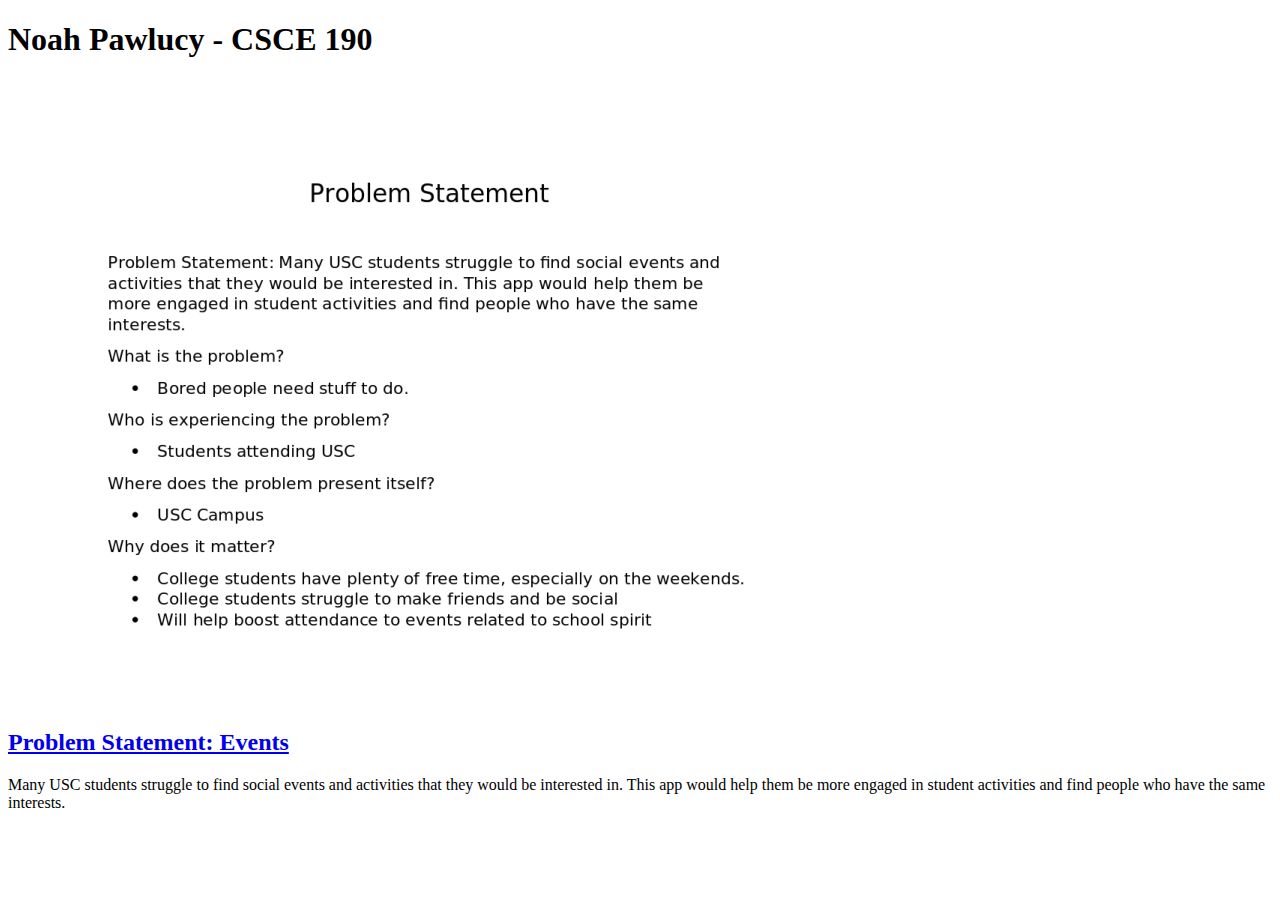
==== index.html @ bf57797a "Add files via upload" ====
<!DOCTYPE html>
<html>
    <head>
        <title>CSCE 190: Noah Pawlucy</title>
    </head>
    <body>
        <h1>Noah Pawlucy - CSCE 190</h1>
        <section class="assignment">
            <a href="files/ProblemStatement.pdf"><img src="images/ProblemStatement.png"></a>
            <section class="assign-details">
                <a href="files/ProblemStatement.pdf"><h2>Problem Statement: Events</h2></a>
                <p>Many USC students struggle to find social events and activities that they would be interested in. This app would help them be more engaged in student activities and find people who have the same interests.</p>
            </section>
        </section>
    </body>
</html>
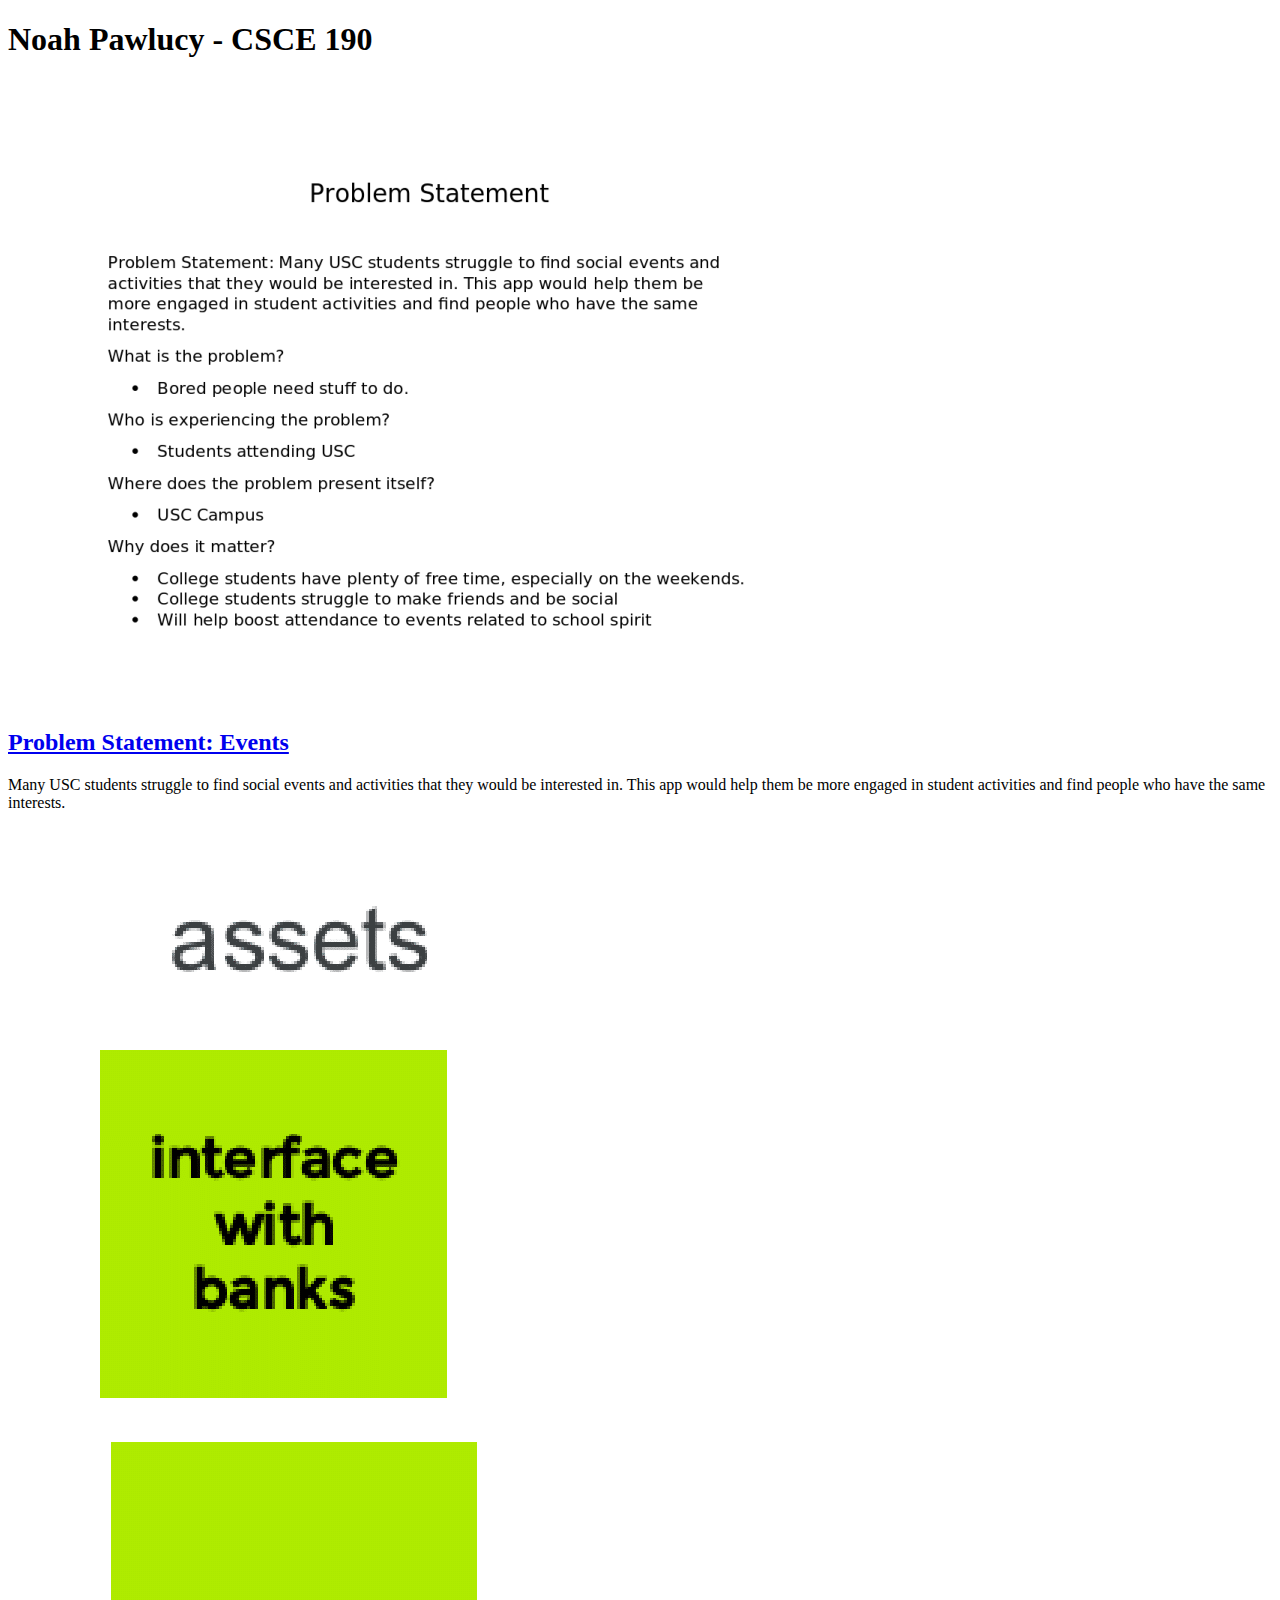
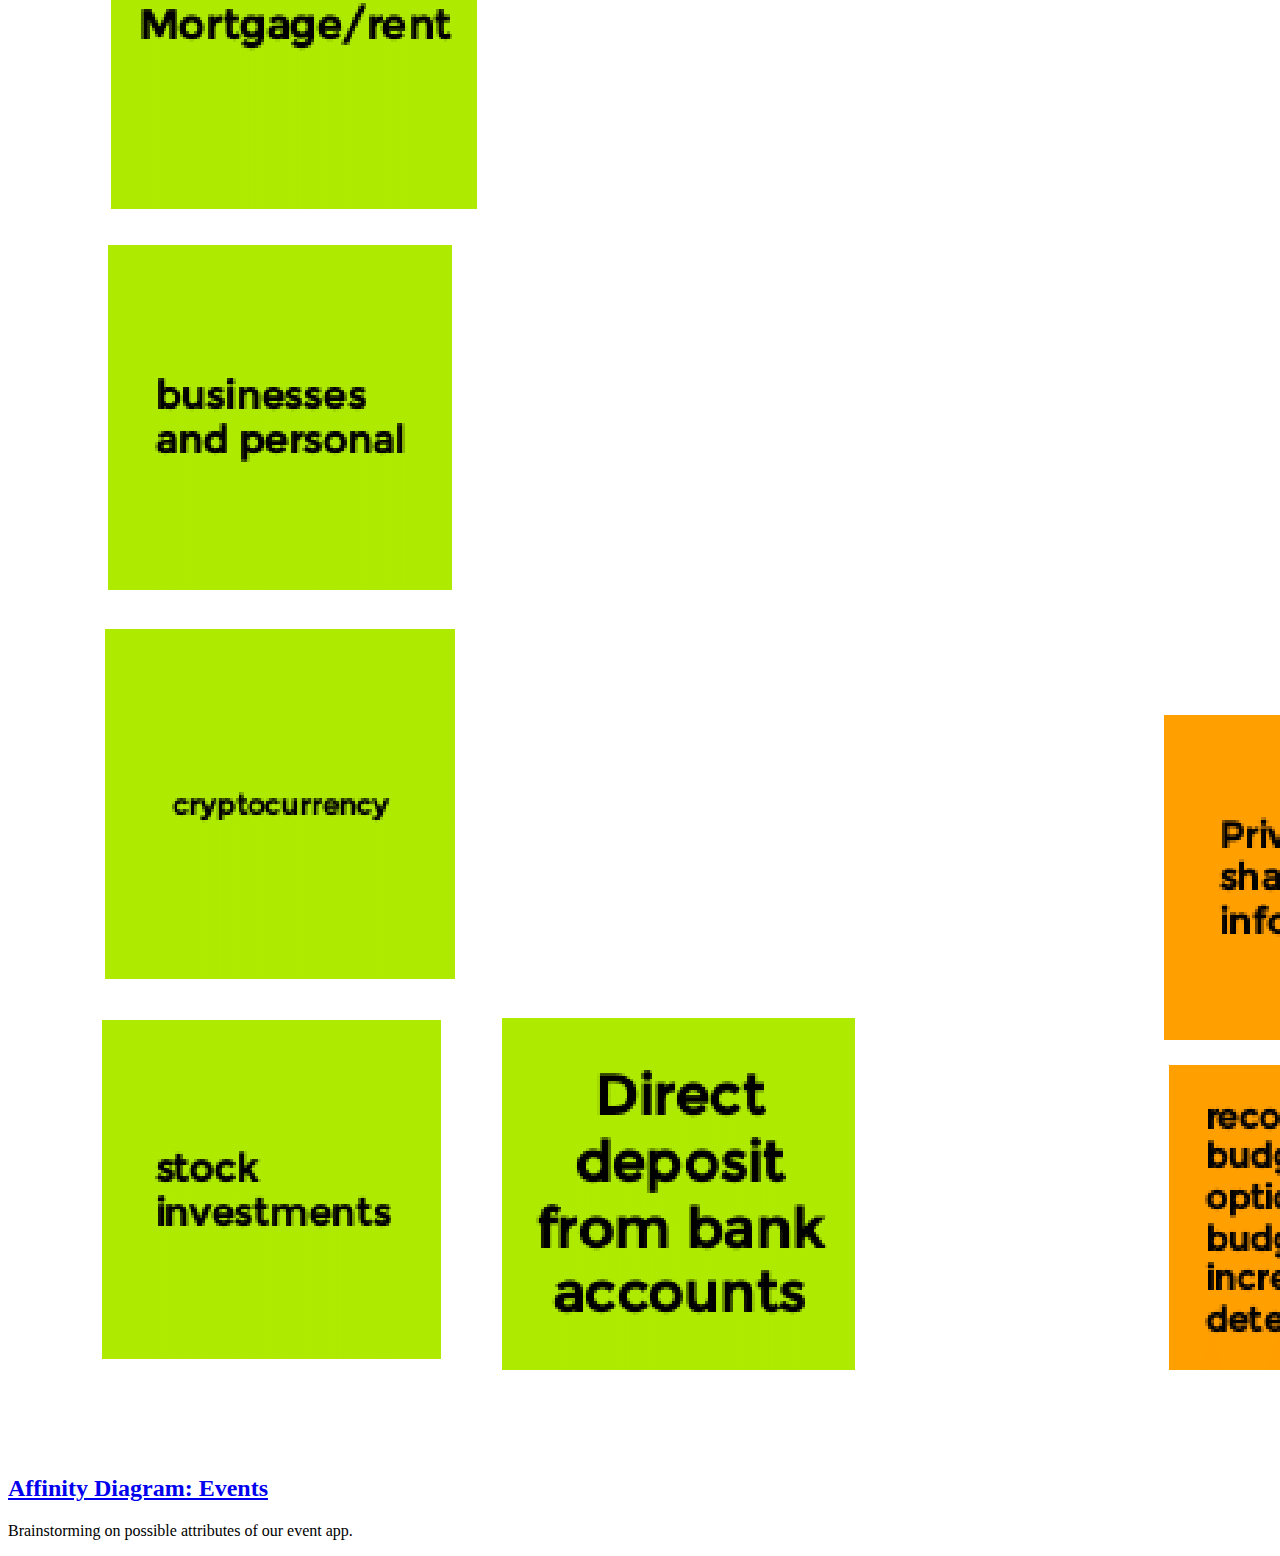
==== commit 7a7ce1e1: "Add files via upload" ====
--- a/index.html
+++ b/index.html
@@ -3,14 +3,25 @@
     <head>
         <title>CSCE 190: Noah Pawlucy</title>
     </head>
-    <body>
-        <h1>Noah Pawlucy - CSCE 190</h1>
-        <section class="assignment">
-            <a href="files/ProblemStatement.pdf"><img src="images/ProblemStatement.png"></a>
-            <section class="assign-details">
-                <a href="files/ProblemStatement.pdf"><h2>Problem Statement: Events</h2></a>
-                <p>Many USC students struggle to find social events and activities that they would be interested in. This app would help them be more engaged in student activities and find people who have the same interests.</p>
-            </section>
-        </section>
+    <body>
+        <h1>Noah Pawlucy - CSCE 190</h1>
+
+        <!--Problem Statement Assignment-->
+        <section class="assignment">
+            <a href="files/ProblemStatement.pdf"><img src="images/ProblemStatement.png"></a>
+            <section class="assign-details">
+                <a href="files/ProblemStatement.pdf"><h2>Problem Statement: Events</h2></a>
+                <p>Many USC students struggle to find social events and activities that they would be interested in. This app would help them be more engaged in student activities and find people who have the same interests.</p>
+            </section>
+        </section>
+
+        <!--Affinity Diagram Assignment-->
+        <section class="assignment">
+            <a href="files/AffinityDiagram.pdf"><img src="images/AffinityDiagram.png"></a>
+            <section class="assign-details">
+                <a href="files/AffinityDiagram.pdf"><h2>Affinity Diagram: Events</h2></a>
+                <p>Brainstorming on possible attributes of our event app.</p>
+            </section>
+        </section>
     </body>
 </html>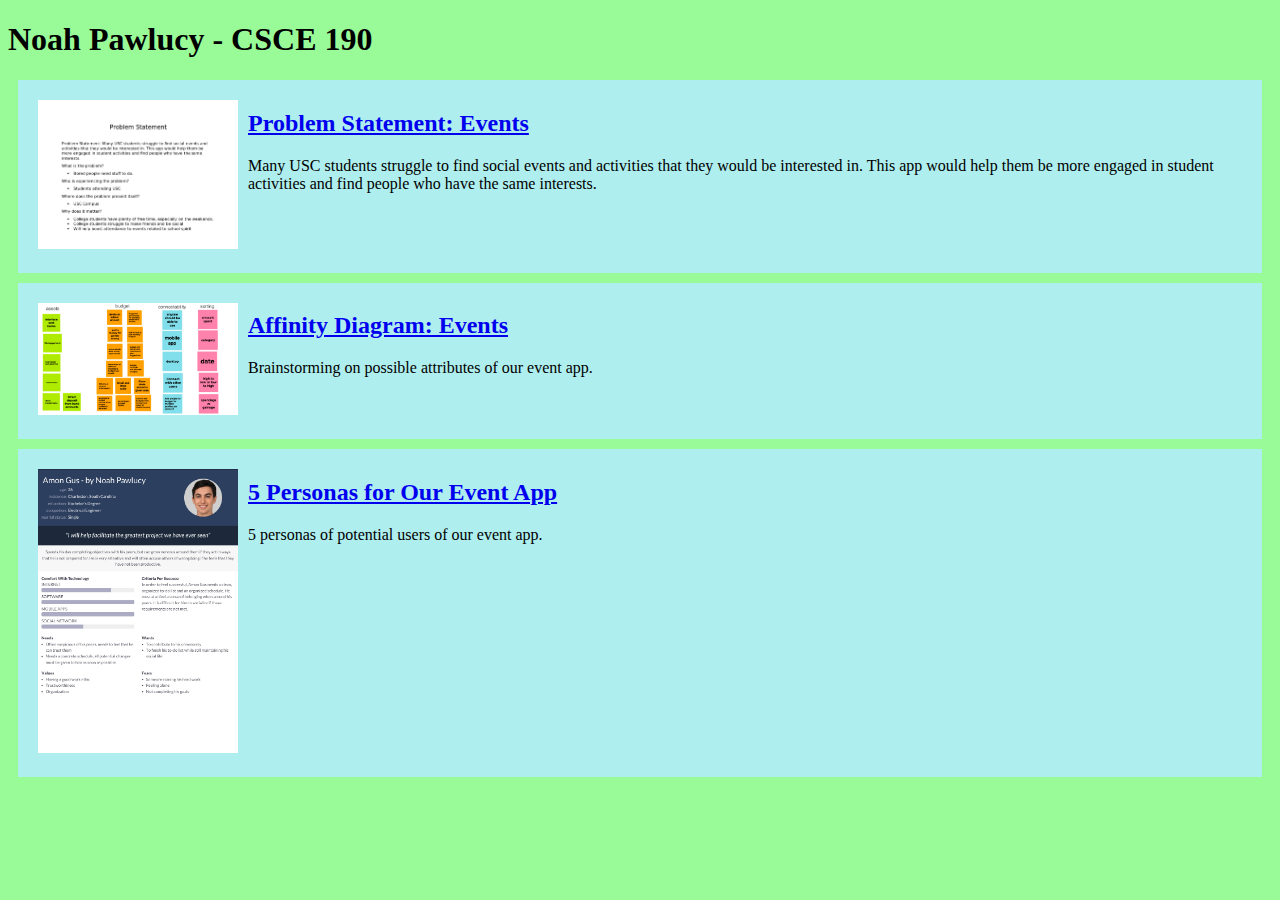
==== commit c50c6857: "Add files via upload" ====
--- a/index.html
+++ b/index.html
@@ -1,8 +1,9 @@
-<!DOCTYPE html>
-<html>
-    <head>
-        <title>CSCE 190: Noah Pawlucy</title>
-    </head>
+<!DOCTYPE html>
+<html>
+    <head>
+        <title>CSCE 190: Noah Pawlucy</title>
+        <link rel="stylesheet" href="styles.css">
+    </head>
     <body>
         <h1>Noah Pawlucy - CSCE 190</h1>
 
@@ -17,11 +18,20 @@
 
         <!--Affinity Diagram Assignment-->
         <section class="assignment">
-            <a href="files/AffinityDiagram.pdf"><img src="images/AffinityDiagram.png"></a>
+            <a href="files/AffinityDiagram.pdf"><img class="bigimg" src="images/AffinityDiagram.png"></a>
             <section class="assign-details">
                 <a href="files/AffinityDiagram.pdf"><h2>Affinity Diagram: Events</h2></a>
                 <p>Brainstorming on possible attributes of our event app.</p>
             </section>
         </section>
-    </body>
-</html>+
+        <!--Persona Assignment-->
+        <section class="assignment">
+            <a href="files/AllPersonas.pdf"><img src="images/persona.png"></a>
+            <section class="assign-details">
+                <a href="files/AllPersonas.pdf"><h2>5 Personas for Our Event App</h2></a>
+                <p>5 personas of potential users of our event app.</p>
+            </section>
+        </section>
+    </body>
+</html>
--- a/styles.css
+++ b/styles.css
@@ -0,0 +1,15 @@
+body {
+    background:palegreen;
+}
+
+.assignment {
+    display:flex;
+    padding:10px;
+    margin:10px;
+    background:paleturquoise;
+}
+
+.assignment img {
+    width:200px;
+    padding:10px;
+}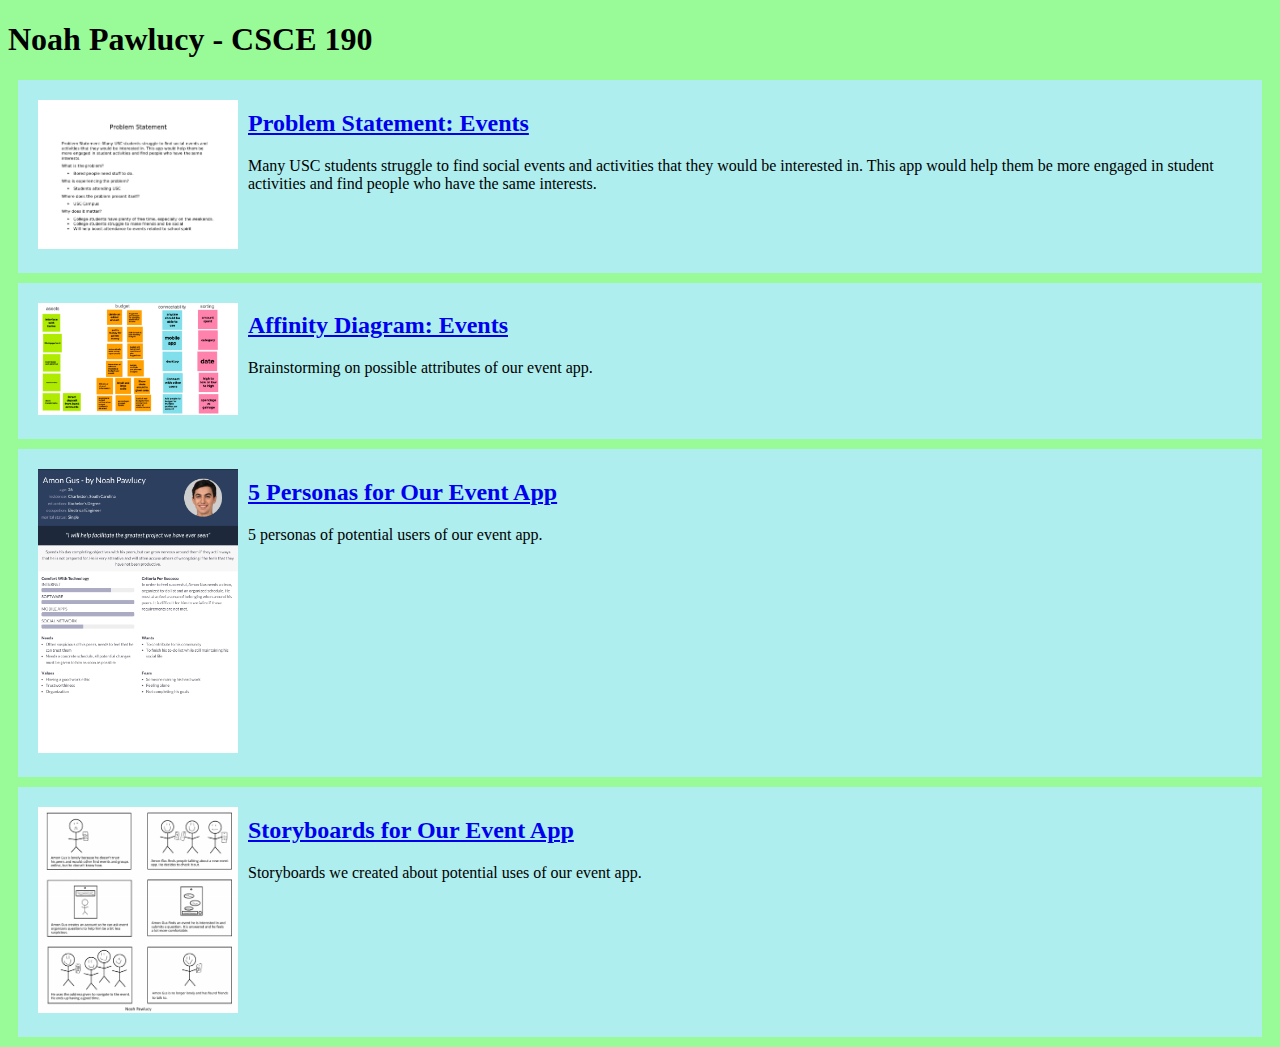
==== commit b4d8b0db: "Add files via upload" ====
--- a/index.html
+++ b/index.html
@@ -18,7 +18,7 @@
 
         <!--Affinity Diagram Assignment-->
         <section class="assignment">
-            <a href="files/AffinityDiagram.pdf"><img class="bigimg" src="images/AffinityDiagram.png"></a>
+            <a href="files/AffinityDiagram.pdf"><img src="images/AffinityDiagram.png"></a>
             <section class="assign-details">
                 <a href="files/AffinityDiagram.pdf"><h2>Affinity Diagram: Events</h2></a>
                 <p>Brainstorming on possible attributes of our event app.</p>
@@ -33,5 +33,14 @@
                 <p>5 personas of potential users of our event app.</p>
             </section>
         </section>
+
+        <!--Storyboard Assignment-->
+        <section class="assignment">
+            <a href="files/AllStoryboards.pdf"><img src="images/Storyboard.png"></a>
+            <section class="assign-details">
+                <a href="files/AllStoryboards.pdf"><h2>Storyboards for Our Event App</h2></a>
+                <p>Storyboards we created about potential uses of our event app.</p>
+            </section>
+        </section>
     </body>
 </html>
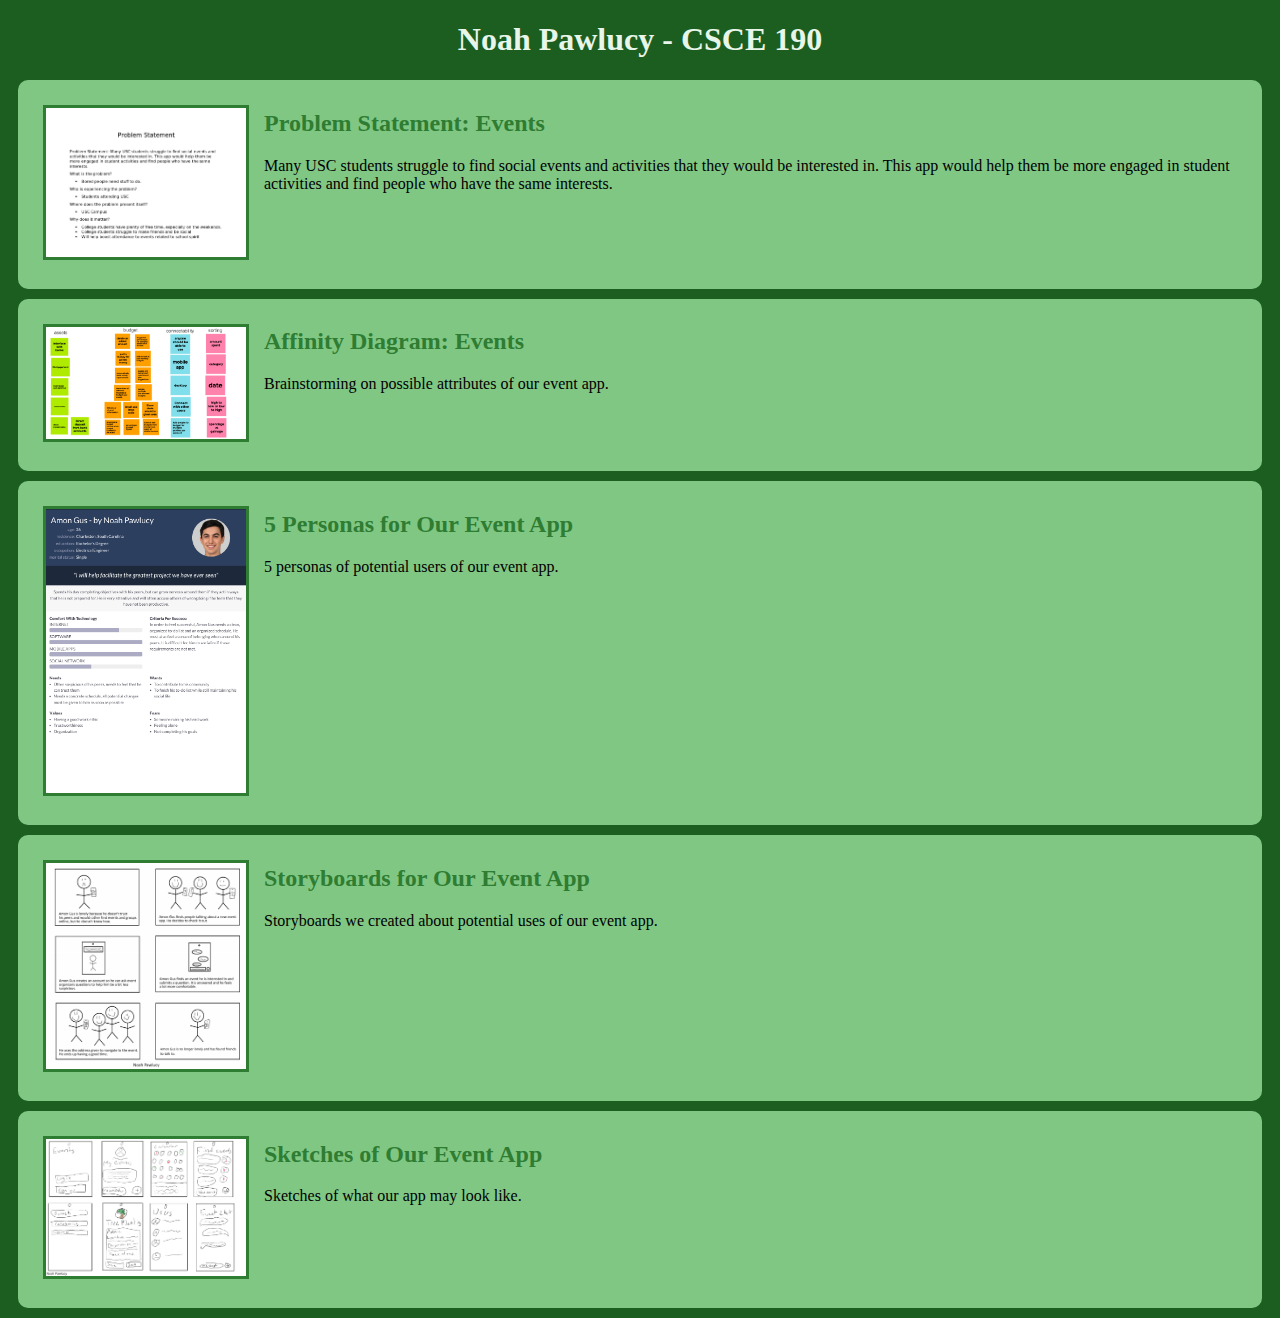
==== commit c0326c95: "Add files via upload" ====
--- a/index.html
+++ b/index.html
@@ -42,5 +42,14 @@
                 <p>Storyboards we created about potential uses of our event app.</p>
             </section>
         </section>
+
+        <!--Sketch Assignment-->
+        <section class="assignment">
+            <a href="files/Sketches.pdf"><img src="images/AppSketch.png"></a>
+            <section class="assign-details">
+                <a href="files/Sketches.pdf"><h2>Sketches of Our Event App</h2></a>
+                <p>Sketches of what our app may look like.</p>
+            </section>
+        </section>
     </body>
 </html>
--- a/styles.css
+++ b/styles.css
@@ -1,15 +1,35 @@
 body {
-    background:palegreen;
+    background:#1B5E20;
 }
 
 .assignment {
     display:flex;
     padding:10px;
     margin:10px;
-    background:paleturquoise;
+    background: #81C784;
+    border-radius:10px;
 }
 
 .assignment img {
     width:200px;
-    padding:10px;
+    margin:15px;
+    border:3px solid #2E7D32;
+}
+
+.assignment img:hover {
+    border:3px solid #43A047;
+}
+
+a {
+    text-decoration: none;
+    color: #2E7D32;
+}
+
+a:hover {
+    color: #43A047;
+}
+
+h1 {
+    color: #E8F5E9;
+    text-align: center;
 }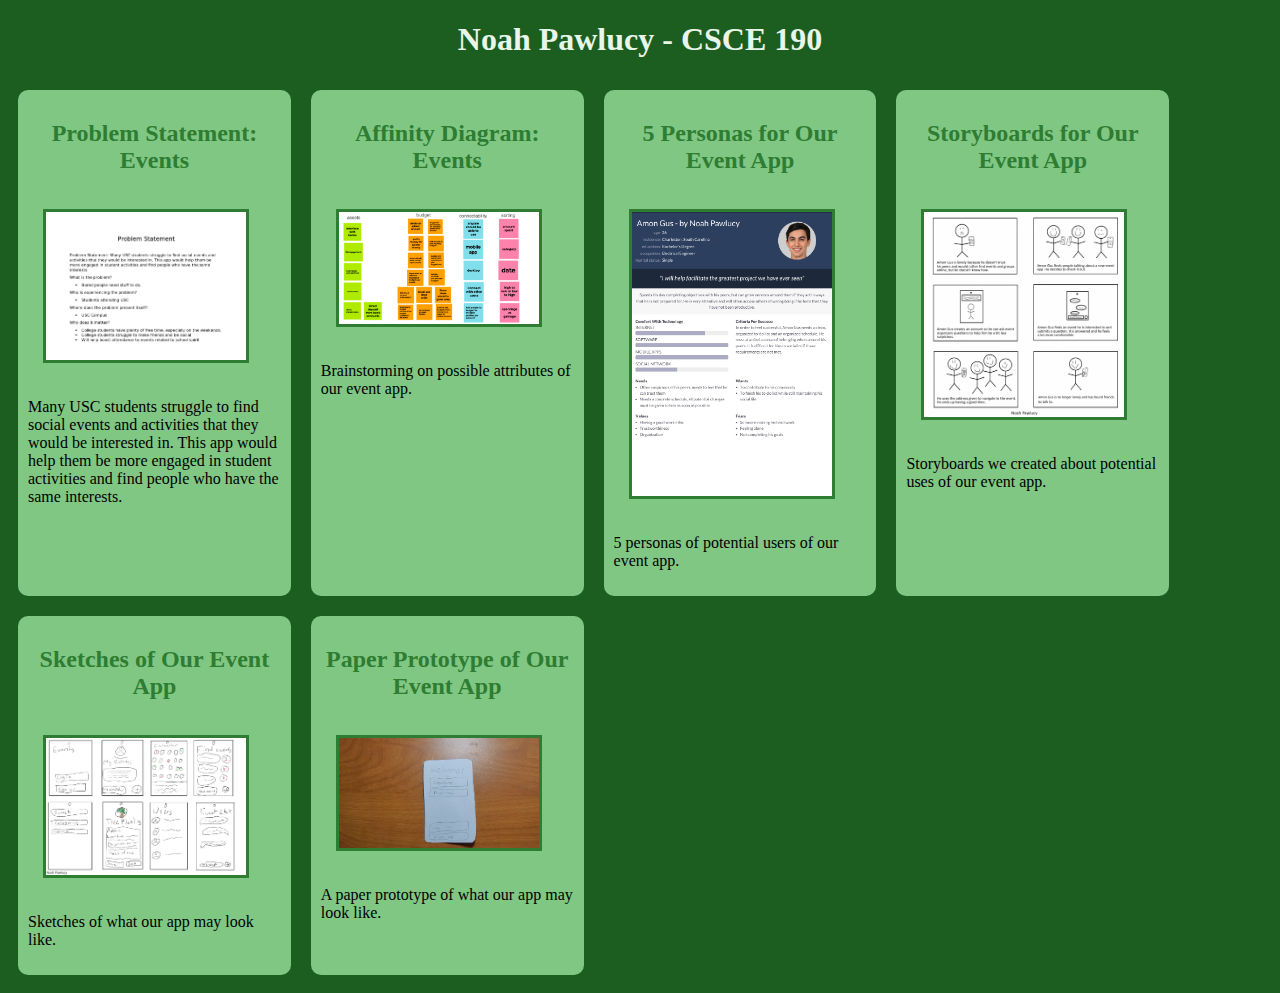
==== commit 2a8f0ce3: "Add files via upload" ====
--- a/index.html
+++ b/index.html
@@ -7,49 +7,48 @@
     <body>
         <h1>Noah Pawlucy - CSCE 190</h1>
 
-        <!--Problem Statement Assignment-->
-        <section class="assignment">
-            <a href="files/ProblemStatement.pdf"><img src="images/ProblemStatement.png"></a>
-            <section class="assign-details">
+        <div class="assignments">
+            <!--Problem Statement Assignment-->
+            <section class="assignment">
                 <a href="files/ProblemStatement.pdf"><h2>Problem Statement: Events</h2></a>
+                <a href="files/ProblemStatement.pdf"><img src="images/ProblemStatement.png"></a>
                 <p>Many USC students struggle to find social events and activities that they would be interested in. This app would help them be more engaged in student activities and find people who have the same interests.</p>
             </section>
-        </section>
 
-        <!--Affinity Diagram Assignment-->
-        <section class="assignment">
-            <a href="files/AffinityDiagram.pdf"><img src="images/AffinityDiagram.png"></a>
-            <section class="assign-details">
+            <!--Affinity Diagram Assignment-->
+            <section class="assignment">
                 <a href="files/AffinityDiagram.pdf"><h2>Affinity Diagram: Events</h2></a>
+                <a href="files/AffinityDiagram.pdf"><img src="images/AffinityDiagram.png"></a>
                 <p>Brainstorming on possible attributes of our event app.</p>
             </section>
-        </section>
 
-        <!--Persona Assignment-->
-        <section class="assignment">
-            <a href="files/AllPersonas.pdf"><img src="images/persona.png"></a>
-            <section class="assign-details">
+            <!--Persona Assignment-->
+            <section class="assignment">
                 <a href="files/AllPersonas.pdf"><h2>5 Personas for Our Event App</h2></a>
+                <a href="files/AllPersonas.pdf"><img src="images/persona.png"></a>
                 <p>5 personas of potential users of our event app.</p>
             </section>
-        </section>
 
-        <!--Storyboard Assignment-->
-        <section class="assignment">
-            <a href="files/AllStoryboards.pdf"><img src="images/Storyboard.png"></a>
-            <section class="assign-details">
+            <!--Storyboard Assignment-->
+            <section class="assignment">
                 <a href="files/AllStoryboards.pdf"><h2>Storyboards for Our Event App</h2></a>
+                <a href="files/AllStoryboards.pdf"><img src="images/Storyboard.png"></a>
                 <p>Storyboards we created about potential uses of our event app.</p>
             </section>
-        </section>
 
-        <!--Sketch Assignment-->
-        <section class="assignment">
-            <a href="files/Sketches.pdf"><img src="images/AppSketch.png"></a>
-            <section class="assign-details">
+            <!--Sketch Assignment-->
+            <section class="assignment">
                 <a href="files/Sketches.pdf"><h2>Sketches of Our Event App</h2></a>
+                <a href="files/Sketches.pdf"><img src="images/AppSketch.png"></a>
                 <p>Sketches of what our app may look like.</p>
             </section>
-        </section>
+
+            <!--Paper Prototype Assignment-->
+            <section class="assignment">
+                <a href="https://www.youtube.com/watch?v=1VYoABuGMuI"><h2>Paper Prototype of Our Event App</h2></a>
+                <a href="https://www.youtube.com/watch?v=1VYoABuGMuI"><img src="images/PaperPrototype.png"></a>
+                <p>A paper prototype of what our app may look like.</p>
+            </section>
+        </div>
     </body>
 </html>
--- a/styles.css
+++ b/styles.css
@@ -2,18 +2,25 @@
     background:#1B5E20;
 }
 
+.assignments {
+    display:flex;
+    flex-wrap:wrap;
+}
+
 .assignment {
-    display:flex;
     padding:10px;
     margin:10px;
     background: #81C784;
     border-radius:10px;
+    width:20%;
 }
 
 .assignment img {
     width:200px;
     margin:15px;
     border:3px solid #2E7D32;
+    display:block;
+    display:inline;
 }
 
 .assignment img:hover {
@@ -32,4 +39,8 @@
 h1 {
     color: #E8F5E9;
     text-align: center;
+}
+
+h2 {
+    text-align:center;
 }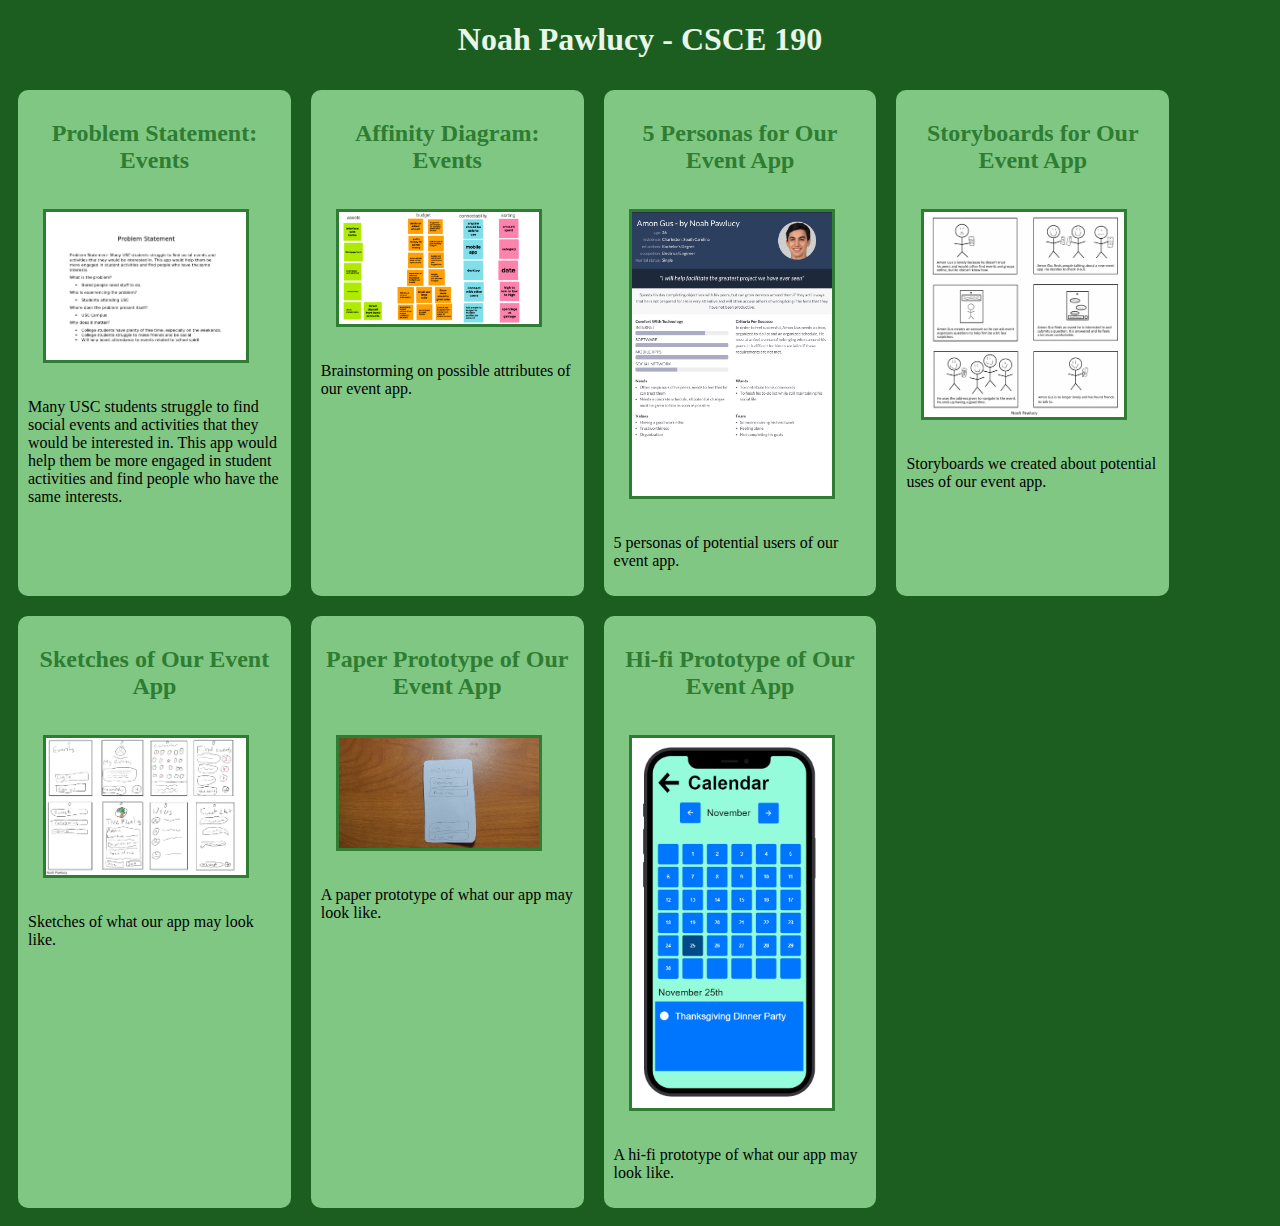
==== commit f1fda691: "Add files via upload" ====
--- a/index.html
+++ b/index.html
@@ -49,6 +49,13 @@
                 <a href="https://www.youtube.com/watch?v=1VYoABuGMuI"><img src="images/PaperPrototype.png"></a>
                 <p>A paper prototype of what our app may look like.</p>
             </section>
+
+            <!--Hi-fi Prototype Assignment-->
+            <section class="assignment">
+                <a href="files/Hi-Fi-Social-App/preview.html"><h2>Hi-fi Prototype of Our Event App</h2></a>
+                <a href="files/Hi-Fi-Social-App/preview.html"><img src="images/hifi.png"></a>
+                <p>A hi-fi prototype of what our app may look like.</p>
+            </section>
         </div>
     </body>
 </html>
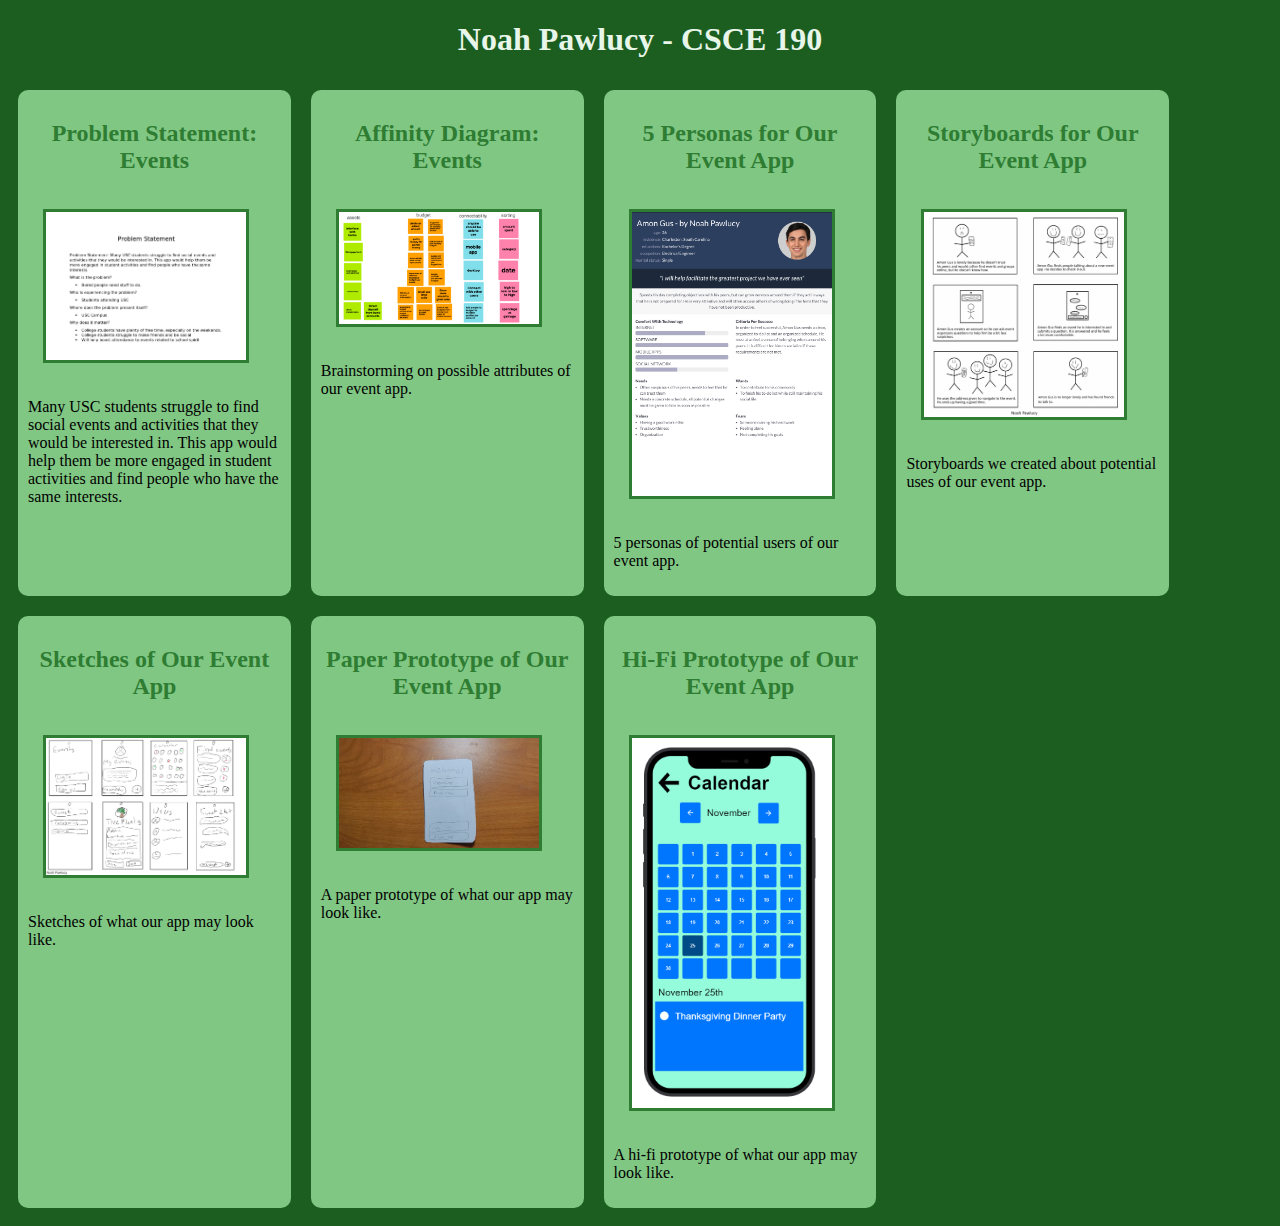
==== commit 71e08156: "Add files via upload" ====
--- a/index.html
+++ b/index.html
@@ -50,9 +50,9 @@
                 <p>A paper prototype of what our app may look like.</p>
             </section>
 
-            <!--Hi-fi Prototype Assignment-->
+            <!--Hi-Fi Prototype Assignment-->
             <section class="assignment">
-                <a href="files/Hi-Fi-Social-App/preview.html"><h2>Hi-fi Prototype of Our Event App</h2></a>
+                <a href="files/Hi-Fi-Social-App/preview.html"><h2>Hi-Fi Prototype of Our Event App</h2></a>
                 <a href="files/Hi-Fi-Social-App/preview.html"><img src="images/hifi.png"></a>
                 <p>A hi-fi prototype of what our app may look like.</p>
             </section>
